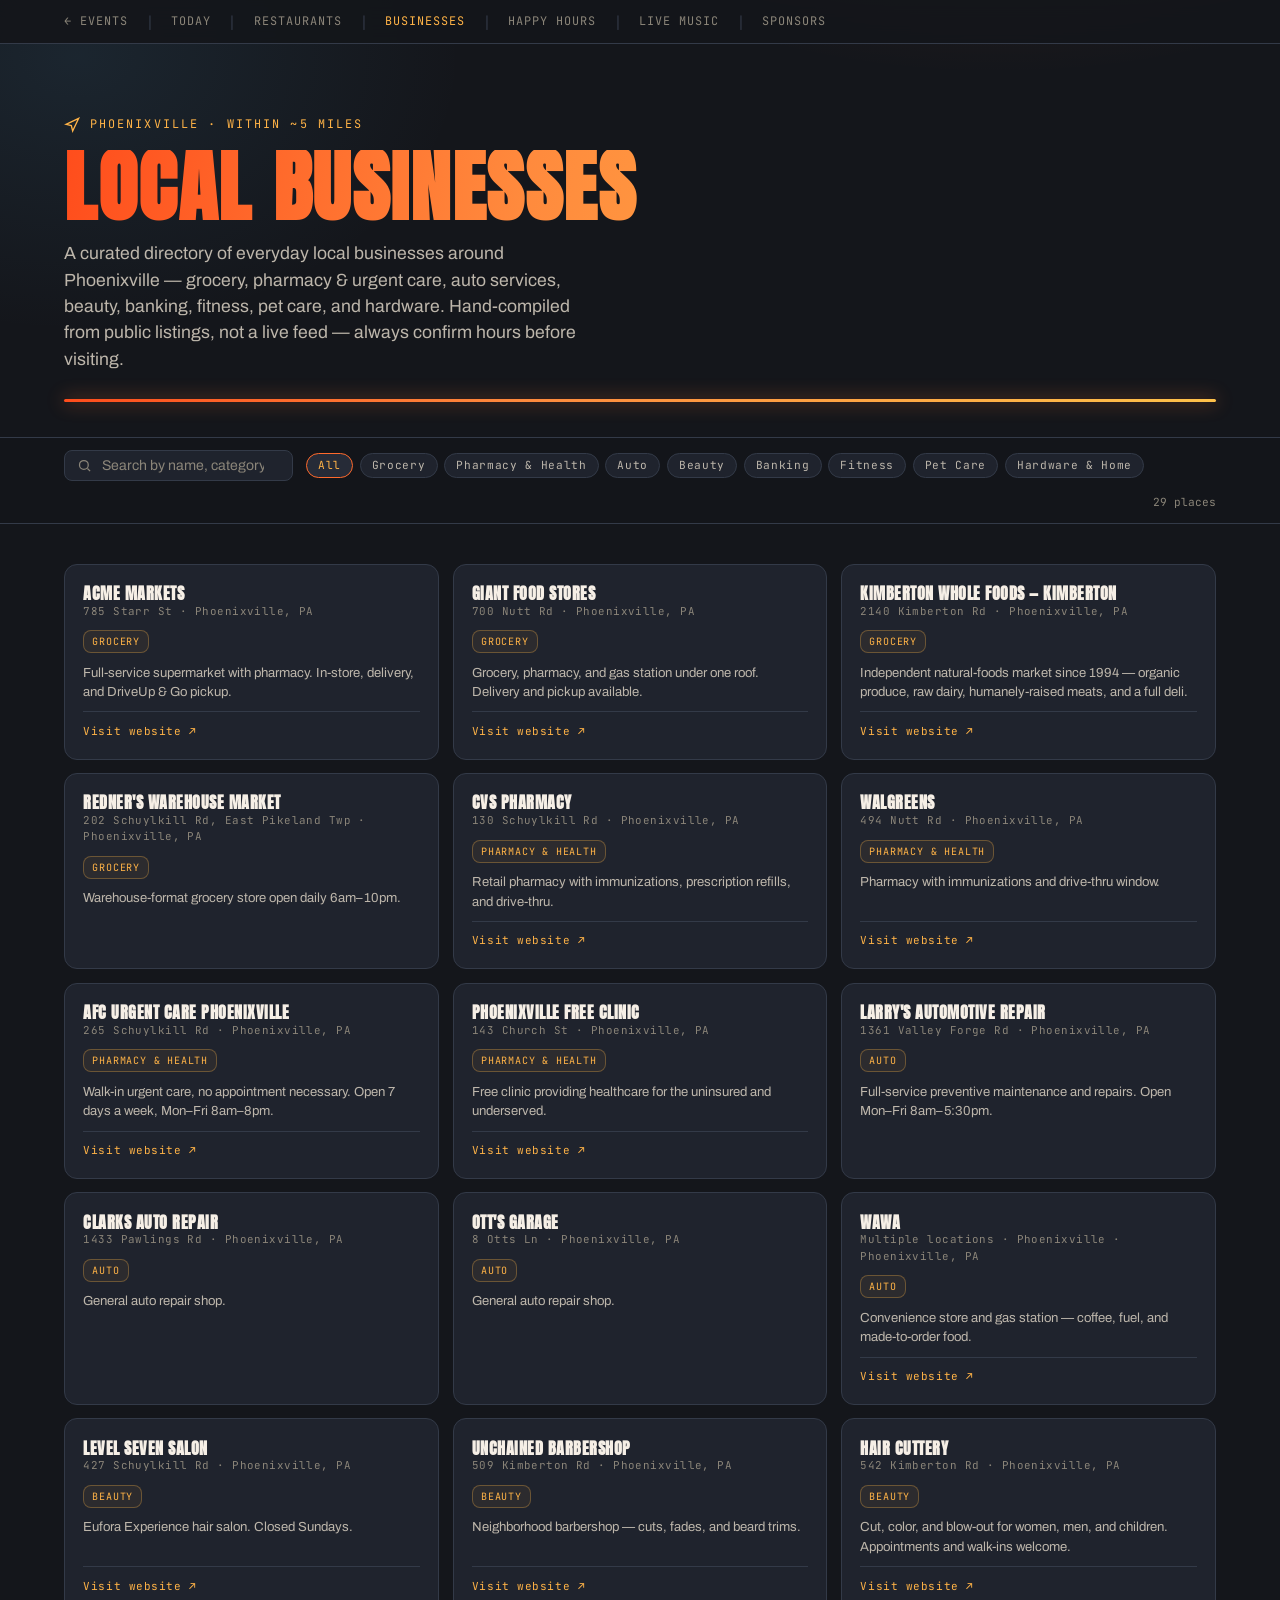
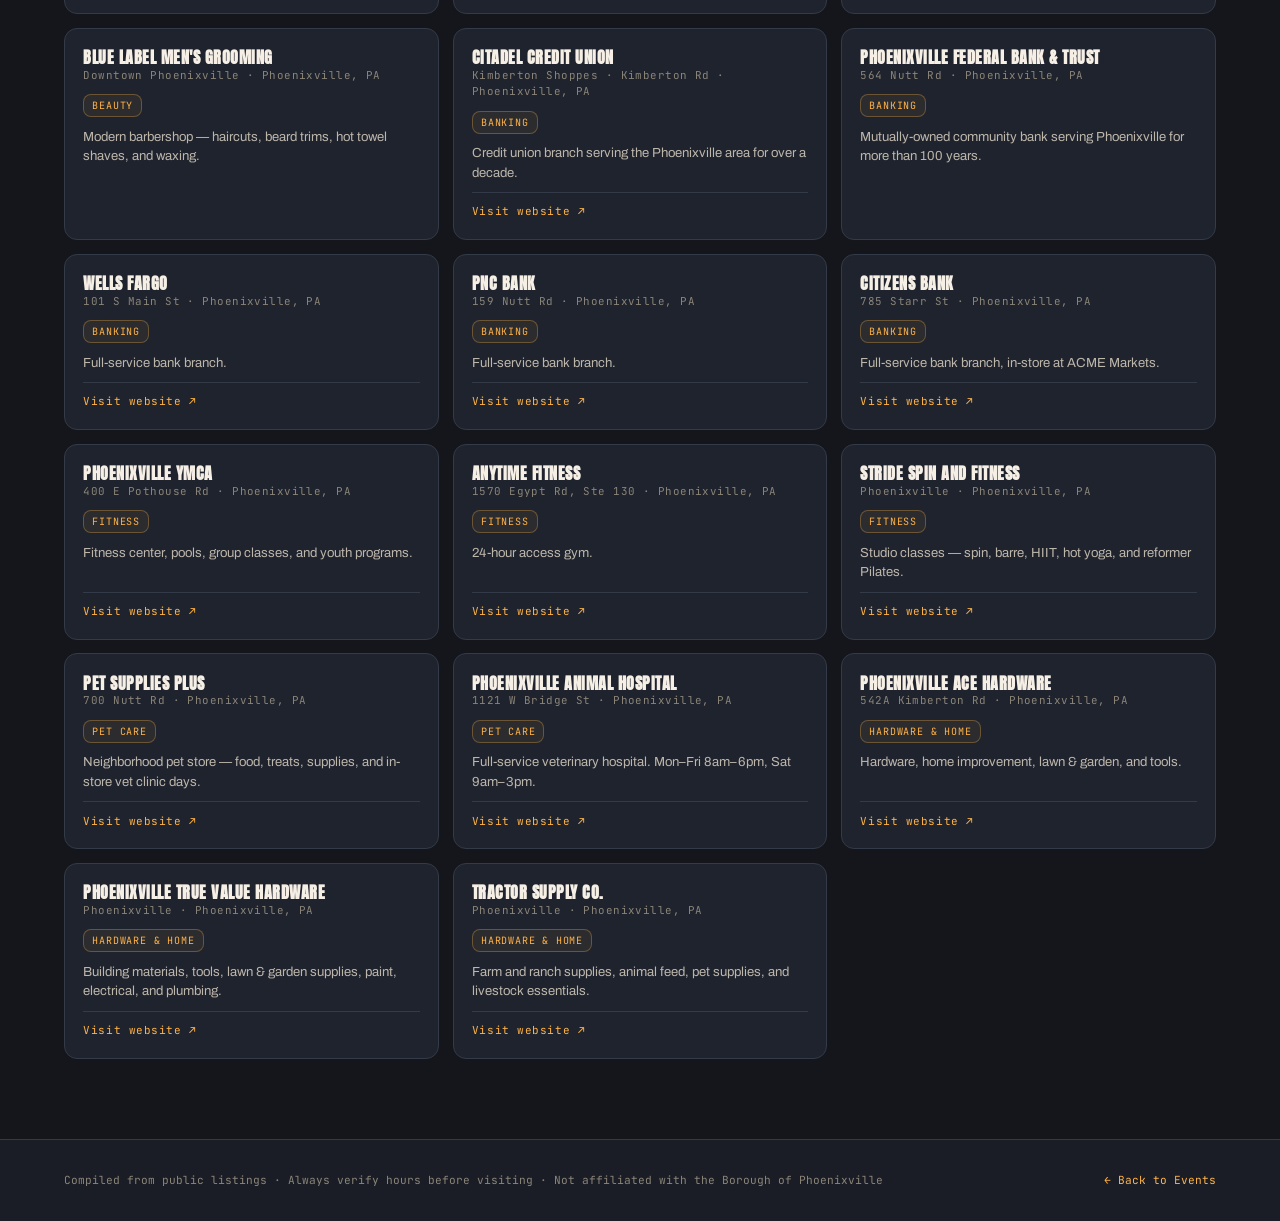
==== businesses.html @ 77dbd906 "Split site into multi-page structure; add businesses directory, logos, and content cleanup Restructu" ====
<!DOCTYPE html>
<html lang="en">
<head>
<meta charset="UTF-8">
<meta name="viewport" content="width=device-width, initial-scale=1.0">
<!-- Google tag (gtag.js) -->
<script async src="https://www.googletagmanager.com/gtag/js?id=G-KE9JGLTYC9"></script>
<script>
  window.dataLayer = window.dataLayer || [];
  function gtag(){dataLayer.push(arguments);}
  gtag('js', new Date());
  gtag('config', 'G-KE9JGLTYC9');
</script>
<title>Local Businesses Near Phoenixville, PA — Grocery, Pharmacy, Auto & More</title>
<meta name="description" content="A curated directory of local businesses within about 5 miles of Phoenixville, PA — grocery, pharmacy & urgent care, auto services, beauty, banking, fitness, pet care, and hardware.">
<link rel="canonical" href="https://phoenixville.info/businesses.html">
<meta property="og:type" content="website">
<meta property="og:url" content="https://phoenixville.info/businesses.html">
<meta property="og:title" content="Local Businesses Near Phoenixville, PA">
<meta property="og:description" content="A curated directory of local businesses within about 5 miles of Phoenixville, PA — grocery, pharmacy, auto, beauty, banking, fitness, pet care, and hardware.">
<meta property="og:site_name" content="Phoenixville Events">
<meta name="twitter:card" content="summary">
<meta name="twitter:title" content="Local Businesses Near Phoenixville, PA">
<meta name="twitter:description" content="Filter local businesses near Phoenixville by category.">
<script type="application/ld+json">{"@context":"https://schema.org","@type":"WebPage","name":"Local Businesses Near Phoenixville, PA","url":"https://phoenixville.info/businesses.html","description":"A curated directory of local businesses within about 5 miles of Phoenixville, PA, filterable by category","isPartOf":{"@type":"WebSite","name":"Phoenixville Events","url":"https://phoenixville.info/"}}</script>
<link rel="icon" href="favicon.svg" type="image/svg+xml">
<link rel="preconnect" href="https://fonts.googleapis.com">
<link rel="preconnect" href="https://fonts.gstatic.com" crossorigin>
<link href="https://fonts.googleapis.com/css2?family=Anton&family=Archivo:ital,wght@0,400;0,500;0,600;0,700;1,500&family=JetBrains+Mono:wght@400;500;700&display=swap" rel="stylesheet">

<link rel="stylesheet" href="shared.css">
<link rel="stylesheet" href="businesses.css">
</head>
<body>

<nav class="topnav">
  <a href="index.html">← Events</a>
  <button class="nav-toggle" aria-label="Menu" aria-expanded="false">
    <svg width="20" height="14" viewBox="0 0 20 14" fill="currentColor" aria-hidden="true"><rect width="20" height="2" rx="1"/><rect y="6" width="20" height="2" rx="1"/><rect y="12" width="20" height="2" rx="1"/></svg>
  </button>
  <div class="nav-links">
    <span class="sep">|</span>
    <a href="today.html">Today</a>
    <span class="sep">|</span>
    <a href="restaurants.html">Restaurants</a>
    <span class="sep">|</span>
    <a href="businesses.html" class="active">Businesses</a>
    <span class="sep">|</span>
    <a href="hours.html">Happy Hours</a>
    <span class="sep">|</span>
    <a href="music.html">Live Music</a>
    <span class="sep">|</span>
    <a href="sponsors.html">Sponsors</a>
  </div>
</nav>

<header class="hero">
  <div class="hero-inner">
    <p class="eyebrow">
      <svg width="16" height="16" viewBox="0 0 24 24" fill="none" stroke="currentColor" stroke-width="2" aria-hidden="true"><path d="M3 11l19-9-9 19-2-8-8-2z"/></svg>
      Phoenixville · Within ~5 Miles
    </p>
    <h1 class="page-title">Local Businesses</h1>
    <p class="lede">A curated directory of everyday local businesses around Phoenixville — grocery, pharmacy &amp; urgent care, auto services, beauty, banking, fitness, pet care, and hardware. Hand-compiled from public listings, not a live feed — always confirm hours before visiting.</p>
    <div class="molten"></div>
  </div>
</header>

<nav class="controls" aria-label="Filter businesses">
  <div class="controls-inner">
    <label class="search">
      <svg width="15" height="15" viewBox="0 0 24 24" fill="none" stroke="currentColor" stroke-width="2"><circle cx="11" cy="11" r="7"/><path d="m21 21-4.3-4.3"/></svg>
      <input id="search" type="search" placeholder="Search by name, category, address…" aria-label="Search businesses">
    </label>
    <div class="chips" id="chips" role="group" aria-label="Filter by category"></div>
    <span class="count" id="count"></span>
  </div>
</nav>

<main>
  <div class="grid" id="grid"></div>
</main>

<footer>
  <div class="foot-inner">
    <p>Compiled from public listings · Always verify hours before visiting · Not affiliated with the Borough of Phoenixville</p>
    <p><a href="index.html">← Back to Events</a></p>
  </div>
</footer>

<script>
const BUSINESSES = [
  /* ── GROCERY & MARKET ── */
  {name:"ACME Markets",addr:"785 Starr St",cat:"Grocery",note:"Full-service supermarket with pharmacy. In-store, delivery, and DriveUp & Go pickup.",url:"https://local.acmemarkets.com/pa/phoenixville/785-starr-st.html"},
  {name:"GIANT Food Stores",addr:"700 Nutt Rd",cat:"Grocery",note:"Grocery, pharmacy, and gas station under one roof. Delivery and pickup available.",url:"https://stores.giantfoodstores.com/pa/phoenixville/700-nutt-rd"},
  {name:"Kimberton Whole Foods — Kimberton",addr:"2140 Kimberton Rd",cat:"Grocery",note:"Independent natural-foods market since 1994 — organic produce, raw dairy, humanely-raised meats, and a full deli.",url:"https://www.kimbertonwholefoods.com/locations/kimberton/"},
  {name:"Redner's Warehouse Market",addr:"202 Schuylkill Rd, East Pikeland Twp",cat:"Grocery",note:"Warehouse-format grocery store open daily 6am–10pm.",url:null},

  /* ── PHARMACY & HEALTH ── */
  {name:"CVS Pharmacy",addr:"130 Schuylkill Rd",cat:"Pharmacy & Health",note:"Retail pharmacy with immunizations, prescription refills, and drive-thru.",url:"https://www.cvs.com/store-locator/phoenixville-pa-pharmacies/130-schuylkill-rd-phoenixville-pa-19460/storeid=1401"},
  {name:"Walgreens",addr:"494 Nutt Rd",cat:"Pharmacy & Health",note:"Pharmacy with immunizations and drive-thru window.",url:"https://www.walgreens.com/locator/walgreens-494+nutt+rd-phoenixville-pa-19460/id=10388"},
  {name:"AFC Urgent Care Phoenixville",addr:"265 Schuylkill Rd",cat:"Pharmacy & Health",note:"Walk-in urgent care, no appointment necessary. Open 7 days a week, Mon–Fri 8am–8pm.",url:"https://www.afcurgentcare.com/phoenixville/"},
  {name:"Phoenixville Free Clinic",addr:"143 Church St",cat:"Pharmacy & Health",note:"Free clinic providing healthcare for the uninsured and underserved.",url:"https://www.phoenixvillefreeclinic.org/"},

  /* ── AUTO ── */
  {name:"Larry's Automotive Repair",addr:"1361 Valley Forge Rd",cat:"Auto",note:"Full-service preventive maintenance and repairs. Open Mon–Fri 8am–5:30pm.",url:null},
  {name:"Clarks Auto Repair",addr:"1433 Pawlings Rd",cat:"Auto",note:"General auto repair shop.",url:null},
  {name:"Ott's Garage",addr:"8 Otts Ln",cat:"Auto",note:"General auto repair shop.",url:null},
  {name:"Wawa",addr:"Multiple locations · Phoenixville",cat:"Auto",note:"Convenience store and gas station — coffee, fuel, and made-to-order food.",url:"https://www.wawa.com/"},

  /* ── BEAUTY ── */
  {name:"Level Seven Salon",addr:"427 Schuylkill Rd",cat:"Beauty",note:"Eufora Experience hair salon. Closed Sundays.",url:"http://levelviisalon.com/"},
  {name:"Unchained Barbershop",addr:"509 Kimberton Rd",cat:"Beauty",note:"Neighborhood barbershop — cuts, fades, and beard trims.",url:"https://www.unchainedbarbers.com/"},
  {name:"Hair Cuttery",addr:"542 Kimberton Rd",cat:"Beauty",note:"Cut, color, and blow-out for women, men, and children. Appointments and walk-ins welcome.",url:"https://locations.haircuttery.com/pa/phoenixville/542-kimberton-road"},
  {name:"Blue Label Men's Grooming",addr:"Downtown Phoenixville",cat:"Beauty",note:"Modern barbershop — haircuts, beard trims, hot towel shaves, and waxing.",url:null},

  /* ── BANKING & FINANCE ── */
  {name:"Citadel Credit Union",addr:"Kimberton Shoppes · Kimberton Rd",cat:"Banking",note:"Credit union branch serving the Phoenixville area for over a decade.",url:"https://www.citadelbanking.com/citadel-locations/citadel-phoenixville"},
  {name:"Phoenixville Federal Bank & Trust",addr:"564 Nutt Rd",cat:"Banking",note:"Mutually-owned community bank serving Phoenixville for more than 100 years.",url:null},
  {name:"Wells Fargo",addr:"101 S Main St",cat:"Banking",note:"Full-service bank branch.",url:"https://www.wellsfargo.com/"},
  {name:"PNC Bank",addr:"159 Nutt Rd",cat:"Banking",note:"Full-service bank branch.",url:"https://www.pnc.com/"},
  {name:"Citizens Bank",addr:"785 Starr St",cat:"Banking",note:"Full-service bank branch, in-store at ACME Markets.",url:"https://www.citizensbank.com/"},

  /* ── FITNESS & WELLNESS ── */
  {name:"Phoenixville YMCA",addr:"400 E Pothouse Rd",cat:"Fitness",note:"Fitness center, pools, group classes, and youth programs.",url:"https://www.philaymca.org/locations/phoenixville-ymca"},
  {name:"Anytime Fitness",addr:"1570 Egypt Rd, Ste 130",cat:"Fitness",note:"24-hour access gym.",url:"https://www.anytimefitness.com/locations/phoenixville-pennsylvania-3518"},
  {name:"Stride Spin and Fitness",addr:"Phoenixville",cat:"Fitness",note:"Studio classes — spin, barre, HIIT, hot yoga, and reformer Pilates.",url:"https://stridespinandfitness.com/location/phoenixville/"},

  /* ── PET CARE ── */
  {name:"Pet Supplies Plus",addr:"700 Nutt Rd",cat:"Pet Care",note:"Neighborhood pet store — food, treats, supplies, and in-store vet clinic days.",url:"https://www.petsuppliesplus.com/"},
  {name:"Phoenixville Animal Hospital",addr:"1121 W Bridge St",cat:"Pet Care",note:"Full-service veterinary hospital. Mon–Fri 8am–6pm, Sat 9am–3pm.",url:"https://www.phoenixvilleanimalhospital.com/"},

  /* ── HARDWARE & HOME ── */
  {name:"Phoenixville Ace Hardware",addr:"542A Kimberton Rd",cat:"Hardware & Home",note:"Hardware, home improvement, lawn & garden, and tools.",url:"https://www.acehardware.com/store-details/19148"},
  {name:"Phoenixville True Value Hardware",addr:"Phoenixville",cat:"Hardware & Home",note:"Building materials, tools, lawn & garden supplies, paint, electrical, and plumbing.",url:"https://stores.truevalue.com/pa/phoenixville/18740/"},
  {name:"Tractor Supply Co.",addr:"Phoenixville",cat:"Hardware & Home",note:"Farm and ranch supplies, animal feed, pet supplies, and livestock essentials.",url:"https://www.tractorsupply.com/"}
];

const CATS = ["All","Grocery","Pharmacy & Health","Auto","Beauty","Banking","Fitness","Pet Care","Hardware & Home"];

let active = "All", query = "";

/* Build chips */
const chipWrap = document.getElementById("chips");
CATS.forEach(c => {
  const b = document.createElement("button");
  b.className = "chip";
  b.textContent = c;
  b.setAttribute("aria-pressed", c === "All");
  b.addEventListener("click", () => {
    active = c;
    chipWrap.querySelectorAll(".chip").forEach(x => x.setAttribute("aria-pressed", x === b));
    render();
  });
  chipWrap.appendChild(b);
});

document.getElementById("search").addEventListener("input", e => {
  query = e.target.value.toLowerCase();
  render();
});

function render() {
  const grid = document.getElementById("grid");
  let shown = 0;
  grid.querySelectorAll(".card").forEach(card => {
    const ok = card.matches("[data-cat]") &&
      (active === "All" || card.dataset.cat === active) &&
      (!query || card.dataset.search.includes(query));
    card.classList.toggle("hidden", !ok);
    if (ok) shown++;
  });
  let empty = grid.querySelector(".empty");
  if (!empty) { empty = document.createElement("p"); empty.className = "empty"; grid.appendChild(empty); }
  empty.style.display = shown ? "none" : "block";
  empty.textContent = "No businesses match your search.";
  document.getElementById("count").textContent = shown + " place" + (shown === 1 ? "" : "s");
}

/* Build cards */
function domainOf(url){ try{ return new URL(url).hostname.replace(/^www\./,""); }catch(e){ return null; } }
function logo(domain){ return domain ? `https://www.google.com/s2/favicons?sz=64&domain=${domain}` : null; }

const grid = document.getElementById("grid");
BUSINESSES.forEach(b => {
  const card = document.createElement("div");
  card.className = "card";
  card.dataset.cat = b.cat;
  card.dataset.search = (b.name + " " + b.addr + " " + b.cat + " " + b.note).toLowerCase();

  const l = logo(domainOf(b.url));

  card.innerHTML = `
    <div class="card-head">
      ${l ? `<img class="card-logo" src="${l}" alt="" loading="lazy" onerror="this.remove()">` : ""}
      <div>
        <h3 class="card-name">${b.name}</h3>
        <p class="card-addr">${b.addr} · Phoenixville, PA</p>
      </div>
    </div>
    <div class="badges"><span class="badge badge-cat">${b.cat}</span></div>
    ${b.note ? `<p class="card-note">${b.note}</p>` : ""}
    ${b.url ? `<a class="card-link" href="${b.url}" target="_blank" rel="noopener">Visit website ↗</a>` : ""}
  `;
  grid.appendChild(card);
});

render();

document.querySelector('.nav-toggle')?.addEventListener('click',function(){
  const links=document.querySelector('.nav-links');
  const open=links.classList.toggle('open');
  this.setAttribute('aria-expanded',open);
});
document.querySelector('.nav-links')?.addEventListener('click',e=>{
  if(e.target.tagName==='A'){
    document.querySelector('.nav-links').classList.remove('open');
    document.querySelector('.nav-toggle')?.setAttribute('aria-expanded','false');
  }
});
</script>
</body>
</html>
---- shared.css ----
:root{
  --iron:#14161b;--iron-2:#1a1d25;--surface:#1f232d;--surface-2:#262b37;
  --line:#333a48;--ember:#ff6a2c;--spark:#ffb347;--quench:#4f95c0;--leaf:#7bbf6a;
  --ink-100:#f6efe6;--ink-70:#bdb6ab;--ink-50:#8b8579;
  --heat-grad:linear-gradient(100deg,#ff4d1c 0%,#ff8a3d 40%,#ffc24a 100%);
  --shadow:0 18px 40px -22px rgba(0,0,0,.8);
}
*{box-sizing:border-box;font-kerning:auto}
html{scroll-behavior:smooth}
body{
  margin:0;
  background:
    radial-gradient(900px 500px at 78% -8%,rgba(255,106,44,.16),transparent 60%),
    radial-gradient(700px 500px at 6% 2%,rgba(79,149,192,.12),transparent 55%),
    var(--iron);
  color:var(--ink-100);
  font-family:'Archivo',system-ui,sans-serif;
  line-height:1.5;
  -webkit-font-smoothing:antialiased;
}
a{color:inherit}

/* NAV */
.topnav{
  position:sticky;top:0;z-index:30;
  background:rgba(20,22,27,.92);backdrop-filter:blur(10px);
  border-bottom:1px solid var(--line);
  padding:.6rem clamp(1.1rem,5vw,4rem);
  display:flex;align-items:center;gap:1.2rem;flex-wrap:wrap;
}
.topnav a{
  font-family:'JetBrains Mono',monospace;font-size:.74rem;letter-spacing:.09em;
  text-transform:uppercase;color:var(--ink-50);text-decoration:none;transition:.15s;
  white-space:nowrap;
}
.topnav a:hover{color:var(--ink-100)}
.topnav a.home,.topnav a.active{color:var(--spark)}
.topnav .sep{color:var(--line)}
.nav-toggle{
  display:none;background:none;border:none;cursor:pointer;
  padding:.35rem;margin-left:auto;color:var(--ink-50);line-height:0;
}
.nav-toggle:hover{color:var(--ink-100)}
.nav-links{display:flex;align-items:center;gap:1.2rem}
@media(max-width:640px){
  .nav-toggle{display:flex}
  .nav-links{
    display:none;width:100%;flex-direction:column;align-items:flex-start;
    gap:0;padding:.3rem 0 .6rem;
  }
  .nav-links.open{display:flex}
  .nav-links .sep{display:none}
  .nav-links a{padding:.55rem 0}
}

/* HERO */
.hero{
  padding:clamp(2.4rem,6vw,4.5rem) clamp(1.1rem,5vw,4rem) clamp(1.4rem,3vw,2.2rem);
  border-bottom:1px solid var(--line);
}
.hero-inner{margin:0 auto}
.eyebrow{
  display:flex;align-items:center;gap:.6rem;
  font-family:'JetBrains Mono',monospace;font-size:.74rem;letter-spacing:.18em;
  text-transform:uppercase;color:var(--spark);margin:0 0 1rem;
}
.page-title{
  font-family:'Anton',sans-serif;font-size:clamp(2.4rem,8vw,5rem);
  line-height:.9;letter-spacing:.02em;text-transform:uppercase;margin:0;
  background:var(--heat-grad);-webkit-background-clip:text;background-clip:text;color:transparent;
}
.lede{max-width:52ch;color:var(--ink-70);font-size:clamp(.95rem,2vw,1.1rem);margin:1.2rem 0 0}
.molten{height:3px;margin:1.6rem 0 0;border-radius:2px;background:var(--heat-grad);box-shadow:0 0 18px 1px rgba(255,120,50,.45)}

/* FOOTER */
footer{border-top:1px solid var(--line);padding:2rem clamp(1.1rem,5vw,4rem);background:var(--iron-2)}
.foot-inner{margin:0 auto;display:flex;flex-wrap:wrap;align-items:center;justify-content:space-between;gap:1rem}
.foot-inner p{margin:0;font-family:'JetBrains Mono',monospace;font-size:.7rem;color:var(--ink-50)}
.foot-inner a{color:var(--spark);text-decoration:none}
.foot-inner a:hover{text-decoration:underline}

:focus-visible{outline:2px solid var(--spark);outline-offset:2px;border-radius:4px}
---- businesses.css ----
.hero-inner{max-width:1400px}

/* CONTROLS */
.controls{
  position:sticky;top:44px;z-index:20;
  background:rgba(20,22,27,.92);backdrop-filter:blur(10px);
  border-bottom:1px solid var(--line);
  padding:.75rem clamp(1.1rem,5vw,4rem);
}
.controls-inner{max-width:1400px;margin:0 auto;display:flex;align-items:center;gap:.8rem;flex-wrap:wrap}
.search{
  display:flex;align-items:center;gap:.5rem;
  background:var(--surface);border:1px solid var(--line);border-radius:8px;
  padding:.38rem .75rem;flex:0 0 auto;min-width:200px;
}
.search svg{color:var(--ink-50);flex-shrink:0}
.search input{background:none;border:none;outline:none;color:var(--ink-100);font-family:'Archivo',sans-serif;font-size:.88rem;width:100%}
.search input::placeholder{color:var(--ink-50)}
.chips{display:flex;gap:.4rem;flex-wrap:wrap}
.chip{
  display:inline-flex;align-items:center;gap:.35rem;
  font-family:'JetBrains Mono',monospace;font-size:.7rem;letter-spacing:.06em;
  background:var(--surface);border:1px solid var(--line);border-radius:20px;
  padding:.28rem .7rem;cursor:pointer;color:var(--ink-70);transition:.15s;white-space:nowrap;
}
.chip:hover{color:var(--ink-100);border-color:var(--ink-50)}
.chip[aria-pressed="true"]{background:var(--surface-2);border-color:var(--ember);color:var(--spark)}
.count{margin-left:auto;font-family:'JetBrains Mono',monospace;font-size:.7rem;color:var(--ink-50);white-space:nowrap}

/* MAIN */
main{max-width:1400px;margin:0 auto;padding:clamp(1.4rem,4vw,2.5rem) clamp(1.1rem,5vw,4rem) 5rem}
.grid{display:grid;grid-template-columns:repeat(auto-fill,minmax(280px,1fr));gap:.85rem}

/* CARD */
.card{
  background:var(--surface);border:1px solid var(--line);border-radius:13px;
  padding:1.2rem 1.15rem;display:flex;flex-direction:column;gap:.6rem;transition:.18s;
}
.card:hover{border-color:var(--ink-50);transform:translateY(-2px);box-shadow:0 10px 28px -14px rgba(0,0,0,.6)}
.card.hidden{display:none}
.card-head{display:flex;align-items:center;gap:.6rem}
.card-logo{
  width:32px;height:32px;border-radius:7px;flex:none;
  background:var(--surface-2);border:1px solid var(--line);object-fit:contain;padding:3px;
}
.card-name{font-family:'Anton',sans-serif;font-size:1.02rem;letter-spacing:.03em;text-transform:uppercase;margin:0;line-height:1.15;color:var(--ink-100)}
.card-addr{font-family:'JetBrains Mono',monospace;font-size:.68rem;color:var(--ink-50);letter-spacing:.04em;margin:0}
.badges{display:flex;flex-wrap:wrap;gap:.3rem;margin-top:.1rem}
.badge{font-family:'JetBrains Mono',monospace;font-size:.63rem;letter-spacing:.08em;text-transform:uppercase;padding:.18rem .5rem;border-radius:8px;border:1px solid;white-space:nowrap}
.badge-cat{color:var(--spark);border-color:rgba(255,179,71,.3);background:rgba(255,179,71,.06)}
.card-note{font-size:.82rem;color:var(--ink-70);margin:0;line-height:1.5}
.card-link{
  margin-top:auto;padding-top:.65rem;border-top:1px solid var(--line);
  display:inline-flex;align-items:center;gap:.35rem;
  font-family:'JetBrains Mono',monospace;font-size:.69rem;letter-spacing:.05em;
  color:var(--spark);text-decoration:none;transition:.15s;
}
.card-link:hover{color:var(--ink-100)}

.section-label{
  font-family:'Anton',sans-serif;text-transform:uppercase;letter-spacing:.04em;
  font-size:clamp(.95rem,2.5vw,1.2rem);margin:2rem 0 .9rem;
  display:flex;align-items:center;gap:.8rem;color:var(--ink-100);
}
.section-label::after{content:"";flex:1;height:1px;background:var(--line)}
.empty{grid-column:1/-1;text-align:center;padding:3rem;font-family:'JetBrains Mono',monospace;font-size:.82rem;color:var(--ink-50)}
.foot-inner{max-width:1400px}
@media(max-width:480px){.grid{grid-template-columns:1fr}}
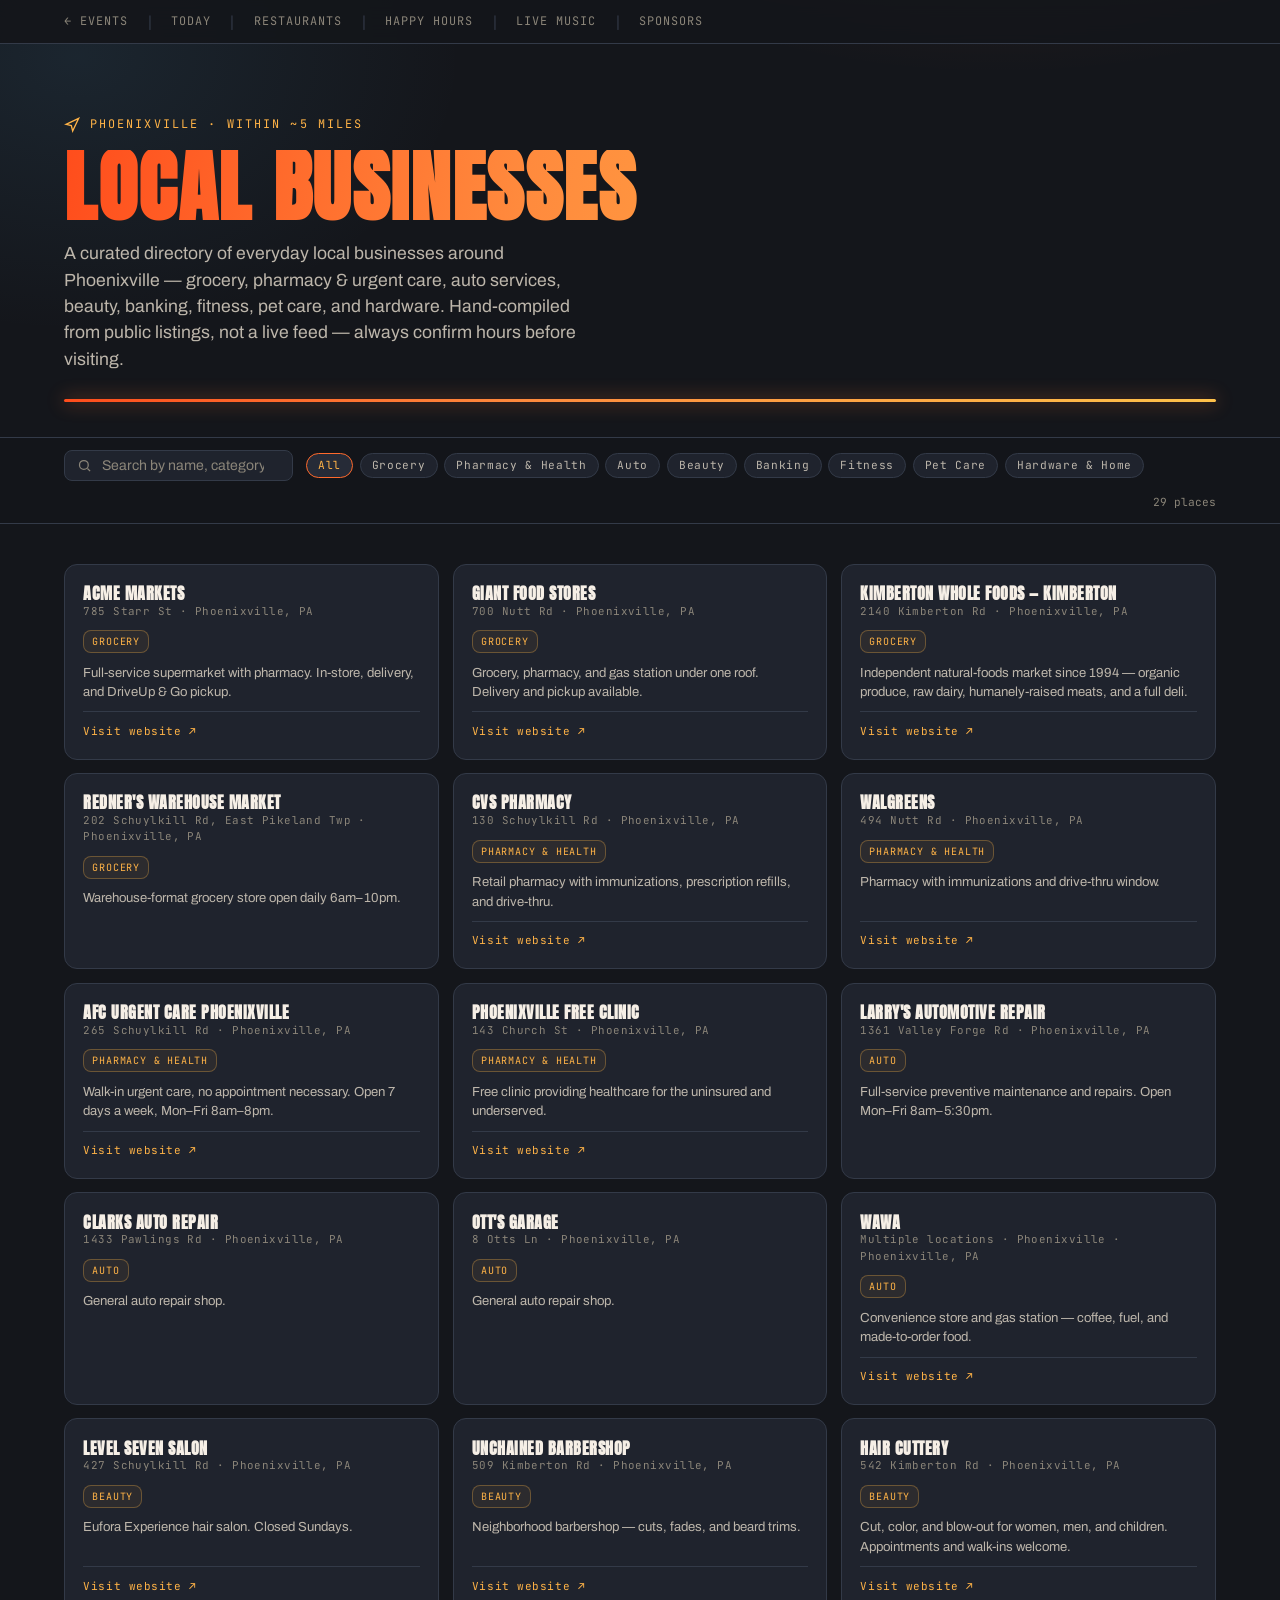
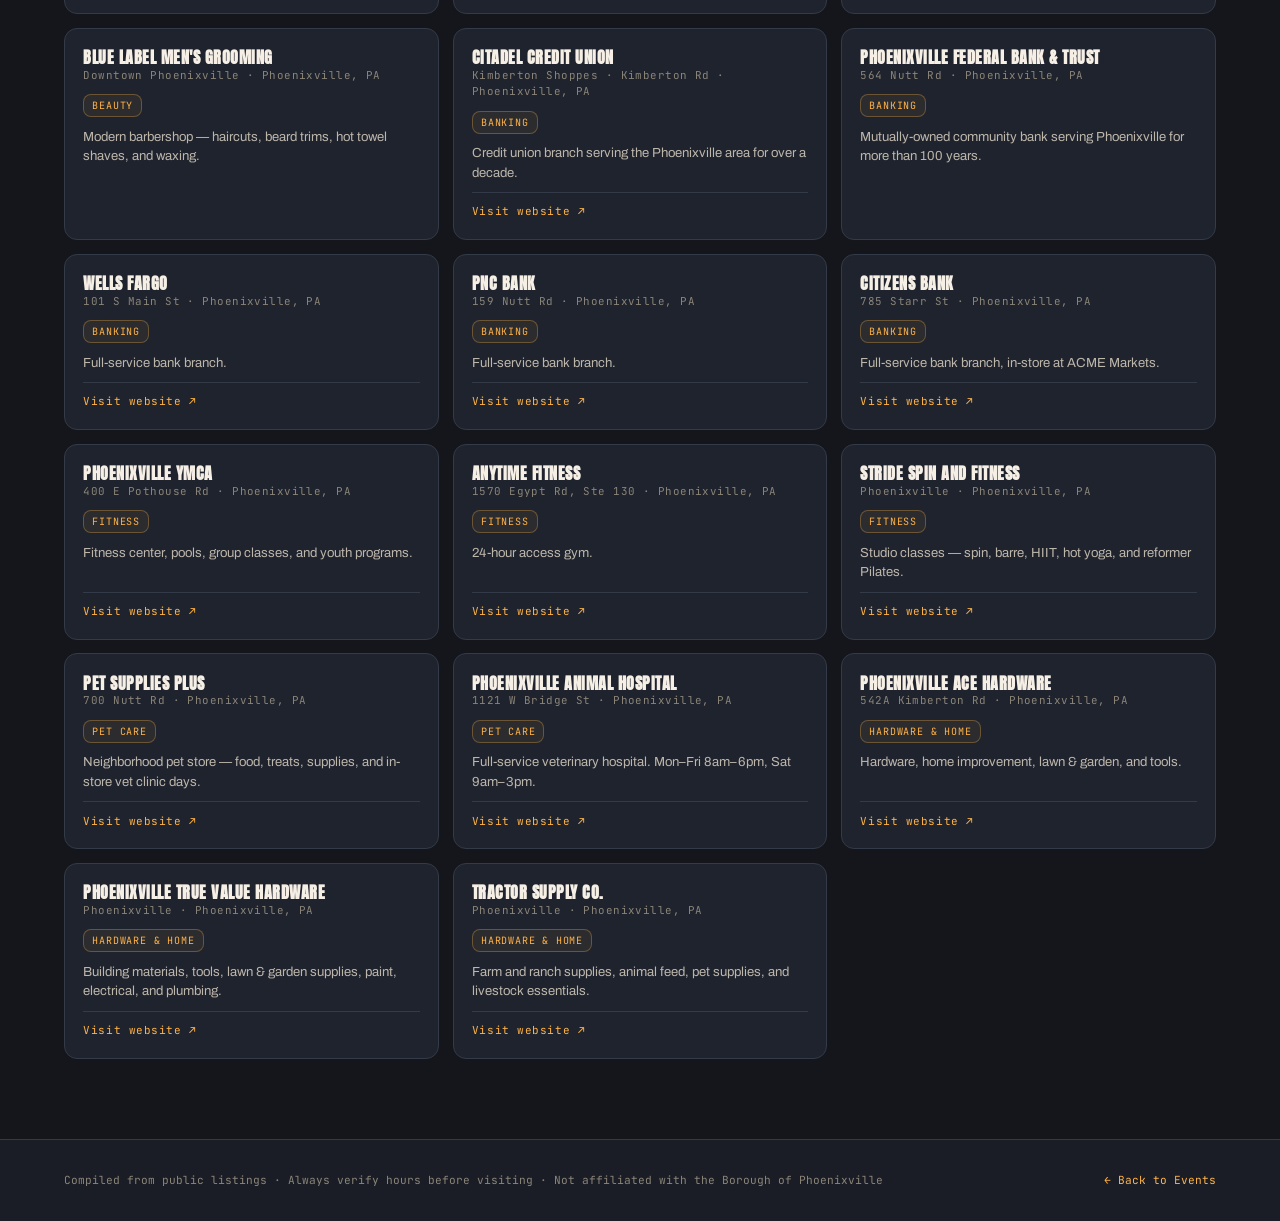
==== commit c630251e: "Remove Businesses tab from site nav Page stays live at /businesses but is no longer linked from the " ====
--- a/businesses.html
+++ b/businesses.html
@@ -44,8 +44,6 @@
     <span class="sep">|</span>
     <a href="restaurants.html">Restaurants</a>
     <span class="sep">|</span>
-    <a href="businesses.html" class="active">Businesses</a>
-    <span class="sep">|</span>
     <a href="hours.html">Happy Hours</a>
     <span class="sep">|</span>
     <a href="music.html">Live Music</a>
